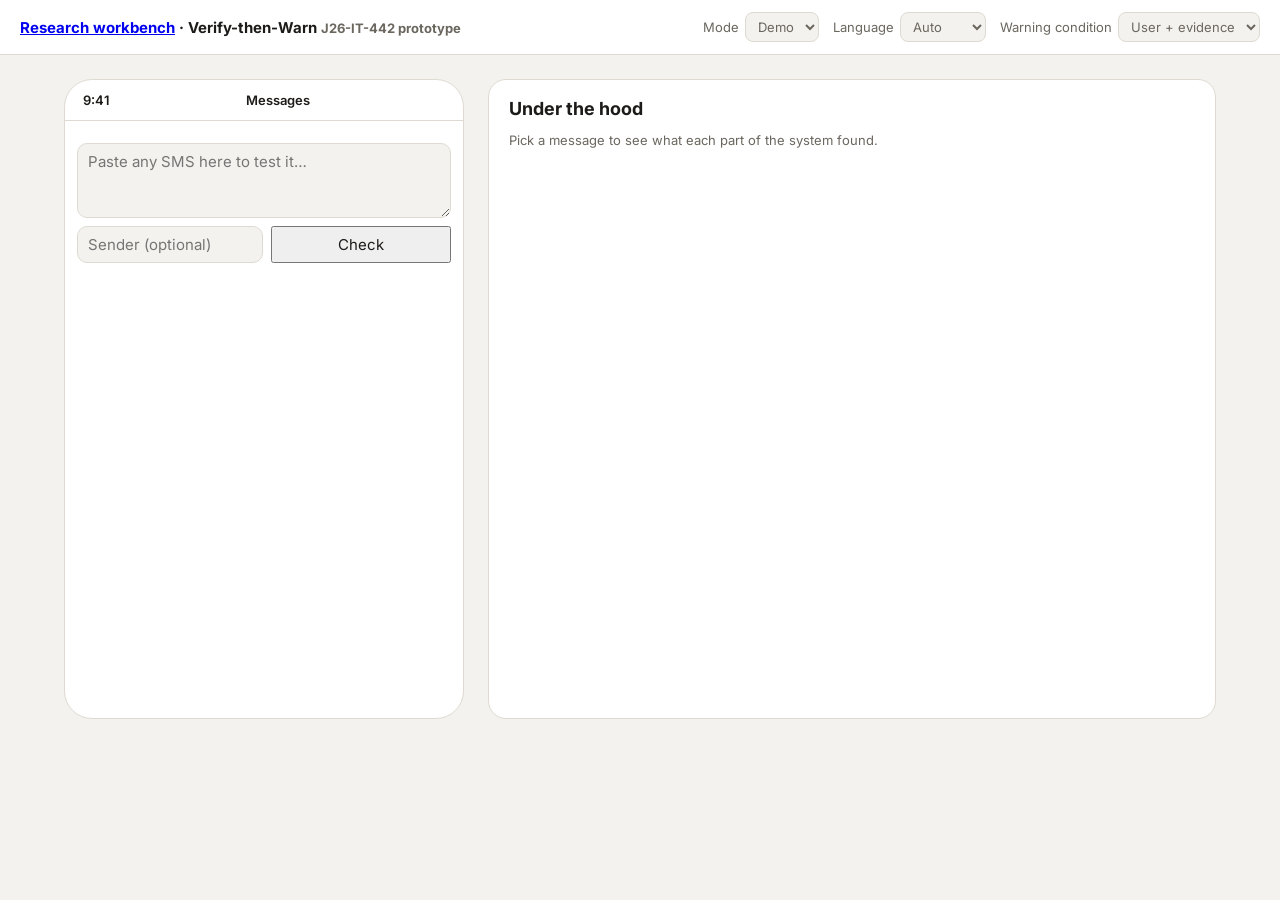
==== warn/static/index.html @ b60c704e "Add three-component research workbench and controlled experiments" ====
<!doctype html>
<html lang="en">
<head>
  <meta charset="utf-8">
  <meta name="viewport" content="width=device-width, initial-scale=1">
  <title>Verify-then-Warn</title>
  <link rel="preconnect" href="https://fonts.googleapis.com">
  <link href="https://fonts.googleapis.com/css2?family=Noto+Sans+Sinhala:wght@400;600&family=Inter:wght@400;600;700&display=swap" rel="stylesheet">
  <link rel="stylesheet" href="style.css">
</head>
<body>
  <header class="topbar">
    <div class="brand"><a href="/app/lab/">Research workbench</a> · Verify-then-Warn <span class="muted">J26-IT-442 prototype</span></div>
    <div class="controls">
      <label>Mode
        <select id="mode">
          <option value="demo">Demo</option>
          <option value="study">Study</option>
        </select>
      </label>
      <label>Language
        <select id="lang">
          <option value="">Auto</option>
          <option value="en">English</option>
          <option value="si">සිංහල</option>
          <option value="singlish">Singlish</option>
        </select>
      </label>
      <label>Warning condition
        <select id="condition">
          <option value="evidence_aware">User + evidence</option>
          <option value="user_only">User only</option>
          <option value="static">Static</option>
        </select>
      </label>
      <label id="consent-wrap" hidden><input type="checkbox" id="consent">I consent to anonymous decision logging in this simulated pilot.</label>
      <label id="pid-wrap" hidden>Participant
        <input id="pid" placeholder="e.g. P07" maxlength="20">
      </label>
    </div>
  </header>

  <main class="layout">
    <section class="phone" aria-label="Simulated phone">
      <div class="phone-bar"><span id="clock">9:41</span><span>Messages</span><span></span></div>

      <div id="inbox" class="screen">
        <ul id="threads" class="threads"></ul>
        <form id="custom" class="custom">
          <textarea id="custom-text" rows="3" placeholder="Paste any SMS here to test it…"></textarea>
          <div class="row">
            <input id="custom-sender" placeholder="Sender (optional)">
            <button type="submit">Check</button>
          </div>
        </form>
      </div>

      <div id="thread" class="screen" hidden>
        <button id="back" class="back">‹ Inbox</button>
        <div class="sender" id="t-sender"></div>
        <div class="bubble" id="t-text"></div>
        <div id="tricks" class="tricks" hidden></div>

        <div id="initial" class="ask" hidden>
          <p>Before the app checks it: what do you think?</p>
          <div class="row">
            <button data-initial="scam" class="btn danger-o">Scam</button>
            <button data-initial="safe" class="btn safe-o">Safe</button>
          </div>
        </div>

        <div id="loading" class="muted center" hidden>Checking…</div>
        <div id="warning" hidden></div>

        <div id="actions" class="actions" hidden>
          <button class="btn" data-act="call_sms_number" id="btn-call">Call the number in the SMS</button>
          <button class="btn" data-act="open_link" id="btn-link">Open the link</button>
          <button class="btn danger" data-act="report">Report as scam</button>
          <button class="btn ghost" data-act="trust">I think this is real</button>
        </div>
        <div id="after" hidden></div>
      </div>
    </section>

    <aside class="hood" id="hood">
      <h2>Under the hood</h2>
      <p class="muted">Pick a message to see what each part of the system found.</p>
      <div id="hood-body"></div>
    </aside>
  </main>

  <div id="modal" class="modal" hidden>
    <div class="modal-card" role="dialog" aria-modal="true">
      <div id="modal-body"></div>
    </div>
  </div>

  <script src="app.js"></script>
</body>
</html>
---- warn/static/style.css ----
:root {
  --bg: #f4f2ee;
  --panel: #ffffff;
  --ink: #1c1b19;
  --muted: #6b675f;
  --line: #dedad2;
  --bubble: #ecebe7;
  --accent: #2f5bd3;
  --crit: #b3261e;
  --crit-bg: #fbe9e7;
  --high: #c2410c;
  --high-bg: #fdeee4;
  --med: #8a6100;
  --med-bg: #fdf4dc;
  --low: #2e7d4f;
  --low-bg: #e6f4ec;
  --font: "Inter", "Noto Sans Sinhala", system-ui, sans-serif;
}
@media (prefers-color-scheme: dark) {
  :root {
    --bg: #161514; --panel: #201f1d; --ink: #f1efe9; --muted: #a39f96; --line: #37342f;
    --bubble: #2c2a27; --accent: #7d9cff;
    --crit: #ff8a80; --crit-bg: #3a1c19; --high: #ffab76; --high-bg: #3a2416;
    --med: #f0c95a; --med-bg: #352c12; --low: #7fd3a1; --low-bg: #16301f;
  }
}
* { box-sizing: border-box; }
body { margin: 0; background: var(--bg); color: var(--ink); font-family: var(--font); font-size: 15px; }
button, input, select, textarea { font: inherit; color: inherit; }
.muted { color: var(--muted); font-size: 13px; }
.center { text-align: center; padding: 16px; }

.topbar { display: flex; flex-wrap: wrap; gap: 12px; justify-content: space-between; align-items: center;
  padding: 12px 20px; border-bottom: 1px solid var(--line); background: var(--panel); }
.brand { font-weight: 700; }
.controls { display: flex; flex-wrap: wrap; gap: 14px; }
.controls label { display: flex; gap: 6px; align-items: center; font-size: 13px; color: var(--muted); }
.controls select, .controls input { padding: 5px 8px; border: 1px solid var(--line); border-radius: 8px; background: var(--bg); }

.layout { display: grid; grid-template-columns: minmax(320px, 400px) 1fr; gap: 24px; padding: 24px; max-width: 1200px; margin: 0 auto; }
@media (max-width: 860px) { .layout { grid-template-columns: 1fr; padding: 16px; } }

.phone { background: var(--panel); border: 1px solid var(--line); border-radius: 28px; overflow: hidden; min-height: 640px; display: flex; flex-direction: column; }
.phone-bar { display: flex; justify-content: space-between; padding: 12px 18px; font-weight: 600; font-size: 13px; border-bottom: 1px solid var(--line); }
.screen { flex: 1; overflow-y: auto; padding: 8px 12px 16px; }

.threads { list-style: none; margin: 0; padding: 0; }
.threads li { padding: 12px 6px; border-bottom: 1px solid var(--line); cursor: pointer; }
.threads li:hover { background: var(--bg); }
.threads .from { font-weight: 600; }
.threads .preview { color: var(--muted); font-size: 13px; white-space: nowrap; overflow: hidden; text-overflow: ellipsis; }
.threads .done { float: right; font-size: 12px; color: var(--muted); }

.custom { margin-top: 14px; display: grid; gap: 8px; }
.custom textarea, .custom input { width: 100%; padding: 8px 10px; border: 1px solid var(--line); border-radius: 10px; background: var(--bg); }
.row { display: flex; gap: 8px; }
.row > * { flex: 1; }

.back { background: none; border: 0; color: var(--accent); padding: 6px 0; cursor: pointer; font-weight: 600; }
.sender { font-weight: 700; margin: 6px 0 10px; }
.bubble { background: var(--bubble); border-radius: 16px 16px 16px 4px; padding: 12px 14px; line-height: 1.5; white-space: pre-wrap; word-break: break-word; }
.bubble mark { background: var(--high-bg); color: inherit; border-bottom: 2px solid var(--high); padding: 0 1px; }
.bubble mark.contact { cursor: pointer; }
.tricks { margin-top: 8px; font-size: 12px; color: var(--high); }

.ask { margin-top: 16px; padding: 12px; border: 1px dashed var(--line); border-radius: 12px; }
.ask p { margin: 0 0 10px; }

.btn { padding: 10px 12px; border-radius: 10px; border: 1px solid var(--line); background: var(--panel); cursor: pointer; font-weight: 600; text-align: center; }
.btn:hover { border-color: var(--ink); }
.btn.danger { background: var(--crit); border-color: var(--crit); color: #fff; }
.btn.danger-o { border-color: var(--crit); color: var(--crit); }
.btn.safe-o { border-color: var(--low); color: var(--low); }
.btn.ghost { background: transparent; }
.btn.primary { background: var(--accent); border-color: var(--accent); color: #fff; }

.warn { margin-top: 14px; border-radius: 14px; padding: 14px; border: 2px solid; }
.warn.Critical { background: var(--crit-bg); border-color: var(--crit); }
.warn.High { background: var(--high-bg); border-color: var(--high); }
.warn.Medium { background: var(--med-bg); border-color: var(--med); }
.warn.Low { background: var(--low-bg); border-color: var(--low); }
.warn h3 { margin: 0 0 8px; font-size: 16px; }
.warn.Critical h3 { color: var(--crit); } .warn.High h3 { color: var(--high); }
.warn.Medium h3 { color: var(--med); } .warn.Low h3 { color: var(--low); }
.warn ul { margin: 0 0 8px; padding-left: 18px; }
.warn li { margin: 4px 0; }
.warn .src { display: block; font-size: 11px; color: var(--muted); }
.warn .advice { font-weight: 600; margin: 6px 0 10px; }
.warn .review { font-size: 11px; color: var(--muted); margin-top: 8px; }

.actions { display: grid; gap: 8px; margin-top: 14px; }
.lesson { margin-top: 14px; padding: 12px; border-radius: 12px; background: var(--bg); border-left: 4px solid var(--accent); }
.feedback { margin-top: 14px; padding: 12px; border-radius: 12px; background: var(--bg); }

.hood { background: var(--panel); border: 1px solid var(--line); border-radius: 18px; padding: 18px 20px; min-width: 0; }
.hood h2 { margin: 0 0 4px; font-size: 18px; }
.hood h4 { margin: 18px 0 6px; font-size: 13px; text-transform: uppercase; letter-spacing: .04em; color: var(--muted); }
.hood .who { font-size: 12px; color: var(--accent); font-weight: 600; }
.kv { display: grid; grid-template-columns: max-content 1fr; gap: 4px 14px; font-size: 14px; }
.kv dt { color: var(--muted); }
.kv dd { margin: 0; word-break: break-word; }
.chips { display: flex; flex-wrap: wrap; gap: 6px; }
.chip { font-size: 12px; padding: 3px 8px; border-radius: 999px; background: var(--bg); border: 1px solid var(--line); }
.check { font-size: 14px; margin: 4px 0; }
.check b.pass { color: var(--low); } .check b.fail { color: var(--crit); } .check b.unknown { color: var(--muted); }
.bar { height: 8px; background: var(--bg); border-radius: 4px; overflow: hidden; margin-top: 3px; }
.bar > span { display: block; height: 100%; background: var(--high); }
.steps { font-size: 14px; }
.steps span { display: inline-block; padding: 2px 8px; border-radius: 6px; background: var(--bg); margin: 2px 0; }

.modal { position: fixed; inset: 0; background: rgba(0,0,0,.45); display: grid; place-items: center; padding: 16px; }
.modal[hidden] { display: none; }
.modal-card { background: var(--panel); border-radius: 16px; padding: 20px; max-width: 380px; width: 100%; }
.modal-card h3 { margin-top: 0; }
.modal-card .opts { display: grid; gap: 8px; margin: 12px 0; }

/* Explicit display rules must not override the hidden attribute. */
[hidden] { display: none !important; }
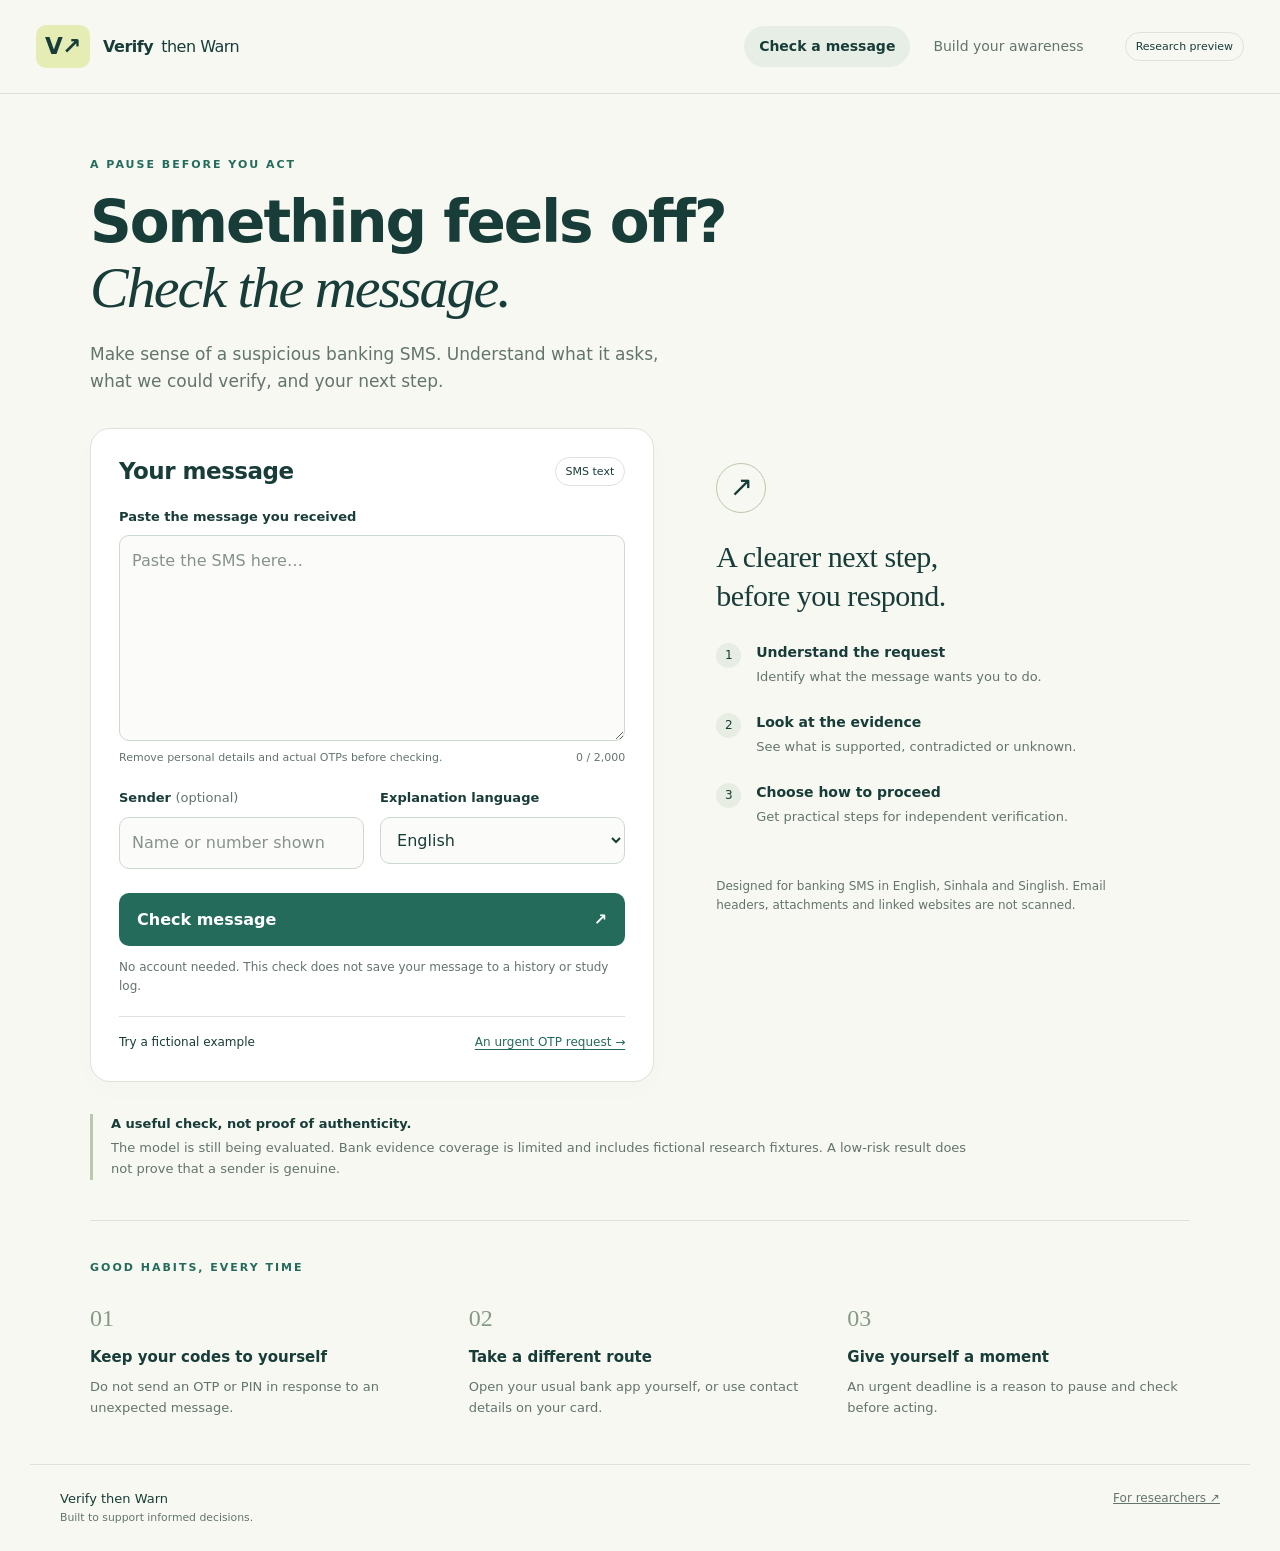
==== commit c100c8bc: "Make public SMS checking the primary product experience" ====
--- a/warn/static/index.html
+++ b/warn/static/index.html
@@ -1,100 +1,11 @@
 <!doctype html>
-<html lang="en">
-<head>
-  <meta charset="utf-8">
-  <meta name="viewport" content="width=device-width, initial-scale=1">
-  <title>Verify-then-Warn</title>
-  <link rel="preconnect" href="https://fonts.googleapis.com">
-  <link href="https://fonts.googleapis.com/css2?family=Noto+Sans+Sinhala:wght@400;600&family=Inter:wght@400;600;700&display=swap" rel="stylesheet">
-  <link rel="stylesheet" href="style.css">
-</head>
-<body>
-  <header class="topbar">
-    <div class="brand"><a href="/app/lab/">Research workbench</a> · Verify-then-Warn <span class="muted">J26-IT-442 prototype</span></div>
-    <div class="controls">
-      <label>Mode
-        <select id="mode">
-          <option value="demo">Demo</option>
-          <option value="study">Study</option>
-        </select>
-      </label>
-      <label>Language
-        <select id="lang">
-          <option value="">Auto</option>
-          <option value="en">English</option>
-          <option value="si">සිංහල</option>
-          <option value="singlish">Singlish</option>
-        </select>
-      </label>
-      <label>Warning condition
-        <select id="condition">
-          <option value="evidence_aware">User + evidence</option>
-          <option value="user_only">User only</option>
-          <option value="static">Static</option>
-        </select>
-      </label>
-      <label id="consent-wrap" hidden><input type="checkbox" id="consent">I consent to anonymous decision logging in this simulated pilot.</label>
-      <label id="pid-wrap" hidden>Participant
-        <input id="pid" placeholder="e.g. P07" maxlength="20">
-      </label>
-    </div>
-  </header>
-
-  <main class="layout">
-    <section class="phone" aria-label="Simulated phone">
-      <div class="phone-bar"><span id="clock">9:41</span><span>Messages</span><span></span></div>
-
-      <div id="inbox" class="screen">
-        <ul id="threads" class="threads"></ul>
-        <form id="custom" class="custom">
-          <textarea id="custom-text" rows="3" placeholder="Paste any SMS here to test it…"></textarea>
-          <div class="row">
-            <input id="custom-sender" placeholder="Sender (optional)">
-            <button type="submit">Check</button>
-          </div>
-        </form>
-      </div>
-
-      <div id="thread" class="screen" hidden>
-        <button id="back" class="back">‹ Inbox</button>
-        <div class="sender" id="t-sender"></div>
-        <div class="bubble" id="t-text"></div>
-        <div id="tricks" class="tricks" hidden></div>
-
-        <div id="initial" class="ask" hidden>
-          <p>Before the app checks it: what do you think?</p>
-          <div class="row">
-            <button data-initial="scam" class="btn danger-o">Scam</button>
-            <button data-initial="safe" class="btn safe-o">Safe</button>
-          </div>
-        </div>
-
-        <div id="loading" class="muted center" hidden>Checking…</div>
-        <div id="warning" hidden></div>
-
-        <div id="actions" class="actions" hidden>
-          <button class="btn" data-act="call_sms_number" id="btn-call">Call the number in the SMS</button>
-          <button class="btn" data-act="open_link" id="btn-link">Open the link</button>
-          <button class="btn danger" data-act="report">Report as scam</button>
-          <button class="btn ghost" data-act="trust">I think this is real</button>
-        </div>
-        <div id="after" hidden></div>
-      </div>
-    </section>
-
-    <aside class="hood" id="hood">
-      <h2>Under the hood</h2>
-      <p class="muted">Pick a message to see what each part of the system found.</p>
-      <div id="hood-body"></div>
-    </aside>
-  </main>
-
-  <div id="modal" class="modal" hidden>
-    <div class="modal-card" role="dialog" aria-modal="true">
-      <div id="modal-body"></div>
-    </div>
-  </div>
-
-  <script src="app.js"></script>
-</body>
-</html>
+<html lang="en"><head><meta charset="utf-8"><meta name="viewport" content="width=device-width,initial-scale=1"><title>Verify-then-Warn — Check a suspicious SMS</title><link rel="stylesheet" href="product.css"></head>
+<body><header><a class="brand" href="/app/" aria-label="Verify then Warn home"><span class="logo">V↗</span> Verify<span class="brand-light">then Warn</span></a><nav aria-label="Main navigation"><button class="nav active" id="check-tab" aria-pressed="true">Check a message</button><button class="nav" id="learn-tab" aria-pressed="false">Build your awareness</button></nav><span class="beta">Research preview</span></header>
+<main><section id="checker"><div class="intro"><span class="eyebrow">A PAUSE BEFORE YOU ACT</span><h1>Something feels off?<br><em>Check the message.</em></h1><p>Make sense of a suspicious banking SMS. Understand what it asks, what we could verify, and your next step.</p></div>
+<div class="workspace"><form id="check-form" class="panel"><div class="panel-heading"><h2>Your message</h2><span class="tag">SMS text</span></div><label for="message">Paste the message you received</label><textarea id="message" maxlength="2000" rows="7" required placeholder="Paste the SMS here…" aria-describedby="privacy count"></textarea><div class="input-meta"><span id="privacy">Remove personal details and actual OTPs before checking.</span><span id="count">0 / 2,000</span></div><div class="fields"><div><label for="sender">Sender <span class="optional">(optional)</span></label><input id="sender" maxlength="40" placeholder="Name or number shown"></div><div><label for="language">Explanation language</label><select id="language"><option value="en">English</option><option value="si">සිංහල</option><option value="singlish">Singlish</option></select></div></div><button class="primary" id="submit" type="submit">Check message <span>↗</span></button><p class="small">No account needed. This check does not save your message to a history or study log.</p><div id="error" role="alert" hidden></div><div class="example-row"><span>Try a fictional example</span><button type="button" id="example">An urgent OTP request →</button></div></form>
+<aside id="empty" class="guide"><span class="line-icon">↗</span><h2>A clearer next step,<br>before you respond.</h2><ol><li><b>Understand the request</b><span>Identify what the message wants you to do.</span></li><li><b>Look at the evidence</b><span>See what is supported, contradicted or unknown.</span></li><li><b>Choose how to proceed</b><span>Get practical steps for independent verification.</span></li></ol><p class="small">Designed for banking SMS in English, Sinhala and Singlish. Email headers, attachments and linked websites are not scanned.</p></aside>
+<section id="result" class="panel result" aria-live="polite" aria-label="Message assessment" hidden></section></div>
+<div class="scope"><b>A useful check, not proof of authenticity.</b><p>The model is still being evaluated. Bank evidence coverage is limited and includes fictional research fixtures. A low-risk result does not prove that a sender is genuine.</p></div></section>
+<section id="learn" hidden><div class="intro"><span class="eyebrow">BUILD YOUR AWARENESS</span><h1>Practice the pause.<br><em>Spot the next warning sign.</em></h1><p>Four short, fictional scenarios. Make your own decision and learn why it matters. No sign-up, tracking or saved score.</p></div><div class="panel practice" id="practice"></div><p class="small practice-note">This is a learning exercise, not a validated assessment of your ability or a research participant session.</p></section>
+<section class="how"><span class="eyebrow">GOOD HABITS, EVERY TIME</span><div class="habits"><article><span>01</span><h3>Keep your codes to yourself</h3><p>Do not send an OTP or PIN in response to an unexpected message.</p></article><article><span>02</span><h3>Take a different route</h3><p>Open your usual bank app yourself, or use contact details on your card.</p></article><article><span>03</span><h3>Give yourself a moment</h3><p>An urgent deadline is a reason to pause and check before acting.</p></article></div></section></main>
+<footer><span>Verify then Warn <small>Built to support informed decisions.</small></span><a href="/app/lab/">For researchers ↗</a></footer><script src="product.js"></script></body></html>
--- a/warn/static/product.css
+++ b/warn/static/product.css
@@ -0,0 +1 @@
+:root{--ink:#183c38;--muted:#63746d;--green:#246b5c;--line:#dce3da;--paper:#f7f8f2;--lime:#e5edb5}*{box-sizing:border-box}[hidden]{display:none!important}body{margin:0;background:var(--paper);color:var(--ink);font:16px/1.6 system-ui,sans-serif}button,input,textarea,select{font:inherit}button,a,input,textarea,select{-webkit-tap-highlight-color:transparent}button{cursor:pointer}button:disabled{cursor:wait;opacity:.65}a{color:inherit}header{max-width:1280px;margin:auto;padding:25px 36px;display:flex;align-items:center;gap:26px;border-bottom:1px solid var(--line)}.brand{display:flex;gap:8px;align-items:center;font-weight:750;text-decoration:none;letter-spacing:-.5px}.brand-light{font-weight:400}.logo{background:var(--lime);padding:3px 9px;border-radius:10px;font-size:23px;margin-right:5px}nav{display:flex;gap:8px;margin-left:auto}.nav{border:0;background:transparent;color:var(--muted);padding:9px 15px;border-radius:30px;font-size:14px}.nav.active{background:#e7eee5;color:var(--ink);font-weight:650}.beta,.tag{font-size:11px;border:1px solid var(--line);border-radius:30px;padding:5px 10px;white-space:nowrap}main{max-width:1160px;margin:auto;padding:0 30px}.intro{padding:56px 0 32px;max-width:700px}.eyebrow{font-size:11px;font-weight:750;letter-spacing:2px;color:var(--green)}h1{font-size:clamp(36px,4.6vw,58px);line-height:1.12;letter-spacing:-2px;font-weight:550;margin:15px 0 20px}h1 em{font-family:Georgia,serif;font-weight:400}p{color:var(--muted)}.intro p{max-width:590px;font-size:17px;margin-bottom:0}.workspace{display:grid;grid-template-columns:1.12fr 1fr;gap:32px;align-items:start}.panel{background:#fff;border:1px solid var(--line);border-radius:20px;padding:28px;box-shadow:0 8px 30px #183c3804}.panel-heading{display:flex;align-items:center;justify-content:space-between;margin-bottom:20px}h2{font-size:23px;line-height:1.3;margin:0 0 15px;letter-spacing:-.5px}.panel-heading h2{margin:0}label{display:block;font-size:13px;font-weight:650;margin:0 0 8px}textarea,input,select{display:block;width:100%;background:#fbfcf9;border:1px solid #cdd8ce;border-radius:10px;padding:12px;color:var(--ink)}textarea{resize:vertical;min-height:160px;line-height:1.6}textarea::placeholder,input::placeholder{color:#86928b}.input-meta{display:flex;justify-content:space-between;gap:14px;font-size:11px;color:var(--muted);margin:8px 0 22px}#count{white-space:nowrap}.fields{display:grid;grid-template-columns:1fr 1fr;gap:16px;margin-bottom:24px}.optional{font-weight:400;color:var(--muted)}.primary{display:flex;justify-content:space-between;align-items:center;width:100%;padding:14px 18px;border:0;border-radius:10px;background:var(--green);color:white;font-weight:650}.primary:hover{background:#185345}.small{font-size:12px;line-height:1.6}.example-row{border-top:1px solid var(--line);margin-top:20px;padding-top:16px;font-size:12px;display:flex;justify-content:space-between;gap:10px;flex-wrap:wrap}.example-row button,.text-button{border:0;padding:0;background:none;color:var(--green);font-size:12px;text-decoration:underline;text-underline-offset:3px}.guide{padding:35px 30px}.line-icon{display:inline-grid;place-items:center;width:50px;height:50px;border:1px solid #b8c9ad;border-radius:50%;font-size:28px;margin-bottom:24px}.guide h2{font-family:Georgia,serif;font-size:30px;font-weight:400}.guide ol{list-style:none;counter-reset:steps;padding:0;margin:26px 0}.guide li{position:relative;padding:0 0 22px 40px;counter-increment:steps}.guide li:before{content:counter(steps);position:absolute;left:0;top:2px;width:25px;height:25px;background:#e7ede2;border-radius:50%;text-align:center;font-size:12px;line-height:25px}.guide li b{display:block;font-size:14px}.guide li span{font-size:13px;color:var(--muted)}.scope{border-left:3px solid #b8c9ad;margin:32px 0;padding:0 18px;font-size:13px;max-width:900px}.scope p{margin:4px 0}.how{border-top:1px solid var(--line);padding:32px 0 45px;margin-top:40px}.habits{display:grid;grid-template-columns:repeat(3,1fr);gap:36px;margin-top:20px}.habits article>span{font-family:Georgia,serif;color:#859a84;font-size:24px}.habits h3{font-size:15px;margin:8px 0}.habits p{font-size:13px;margin:0}footer{max-width:1220px;padding:24px 30px;margin:auto;border-top:1px solid var(--line);display:flex;justify-content:space-between;font-size:13px}footer small{display:block;color:var(--muted)}footer a{color:var(--muted);font-size:12px}.result h2{font-size:27px;margin-top:12px}.status{font-size:11px;text-transform:uppercase;letter-spacing:1px;font-weight:700}.verdict{border-radius:12px;background:#fff2e5;padding:20px;margin-bottom:22px}.verdict.low{background:#eef2e9}.verdict.uncertain{background:#fff6dc}.verdict p{margin-bottom:0;color:#4e5c54;font-size:14px}.result h3{font-size:14px;margin:20px 0 8px}.result ul,.result ol{padding-left:20px;font-size:14px}.result li{margin:8px 0}.fact{padding:12px 0;border-bottom:1px solid var(--line);font-size:13px;overflow-wrap:anywhere}.fact small{display:block;color:var(--muted)}.fact b{font-size:11px;text-transform:uppercase;display:block;color:var(--green)}.fact.fail b{color:#9d442c}.fact.unknown b{color:#806516}.result details{margin:18px 0;font-size:13px}.result summary{cursor:pointer;font-weight:650}.result blockquote{border-left:3px solid var(--line);margin:12px 0;padding-left:12px;white-space:pre-wrap;overflow-wrap:anywhere}.result .notice,#error{background:#fff5df;border-radius:8px;padding:12px;font-size:12px}#error{margin-top:14px;color:#7e3f28}.practice{max-width:720px;margin-bottom:20px}.practice blockquote{font-size:22px;font-family:Georgia,serif;margin:25px 0}.options{display:grid;gap:10px}.options button,.secondary{padding:14px;border:1px solid var(--line);background:#f7f9f3;border-radius:10px;color:var(--ink);text-align:left}.options button:hover{border-color:var(--green)}.practice-note{max-width:650px}.feedback{background:#eef3e8;padding:18px;margin:20px 0;border-radius:12px}.feedback h3{margin:0}.feedback p{margin-bottom:0}:focus-visible{outline:3px solid #8ca643;outline-offset:3px}@media(max-width:800px){header{padding:18px 20px;flex-wrap:wrap;gap:12px}.beta{margin-left:auto}nav{order:3;width:100%;margin:0}.nav{flex:1}.workspace{grid-template-columns:1fr}.guide{padding:15px}.intro{padding-top:35px}.habits{grid-template-columns:1fr;gap:25px}main{padding:0 20px}.panel{padding:22px}.fields{grid-template-columns:1fr}.brand{font-size:14px}.intro p{font-size:15px}footer{gap:20px}.workspace{gap:20px}h1{letter-spacing:-1.3px}}
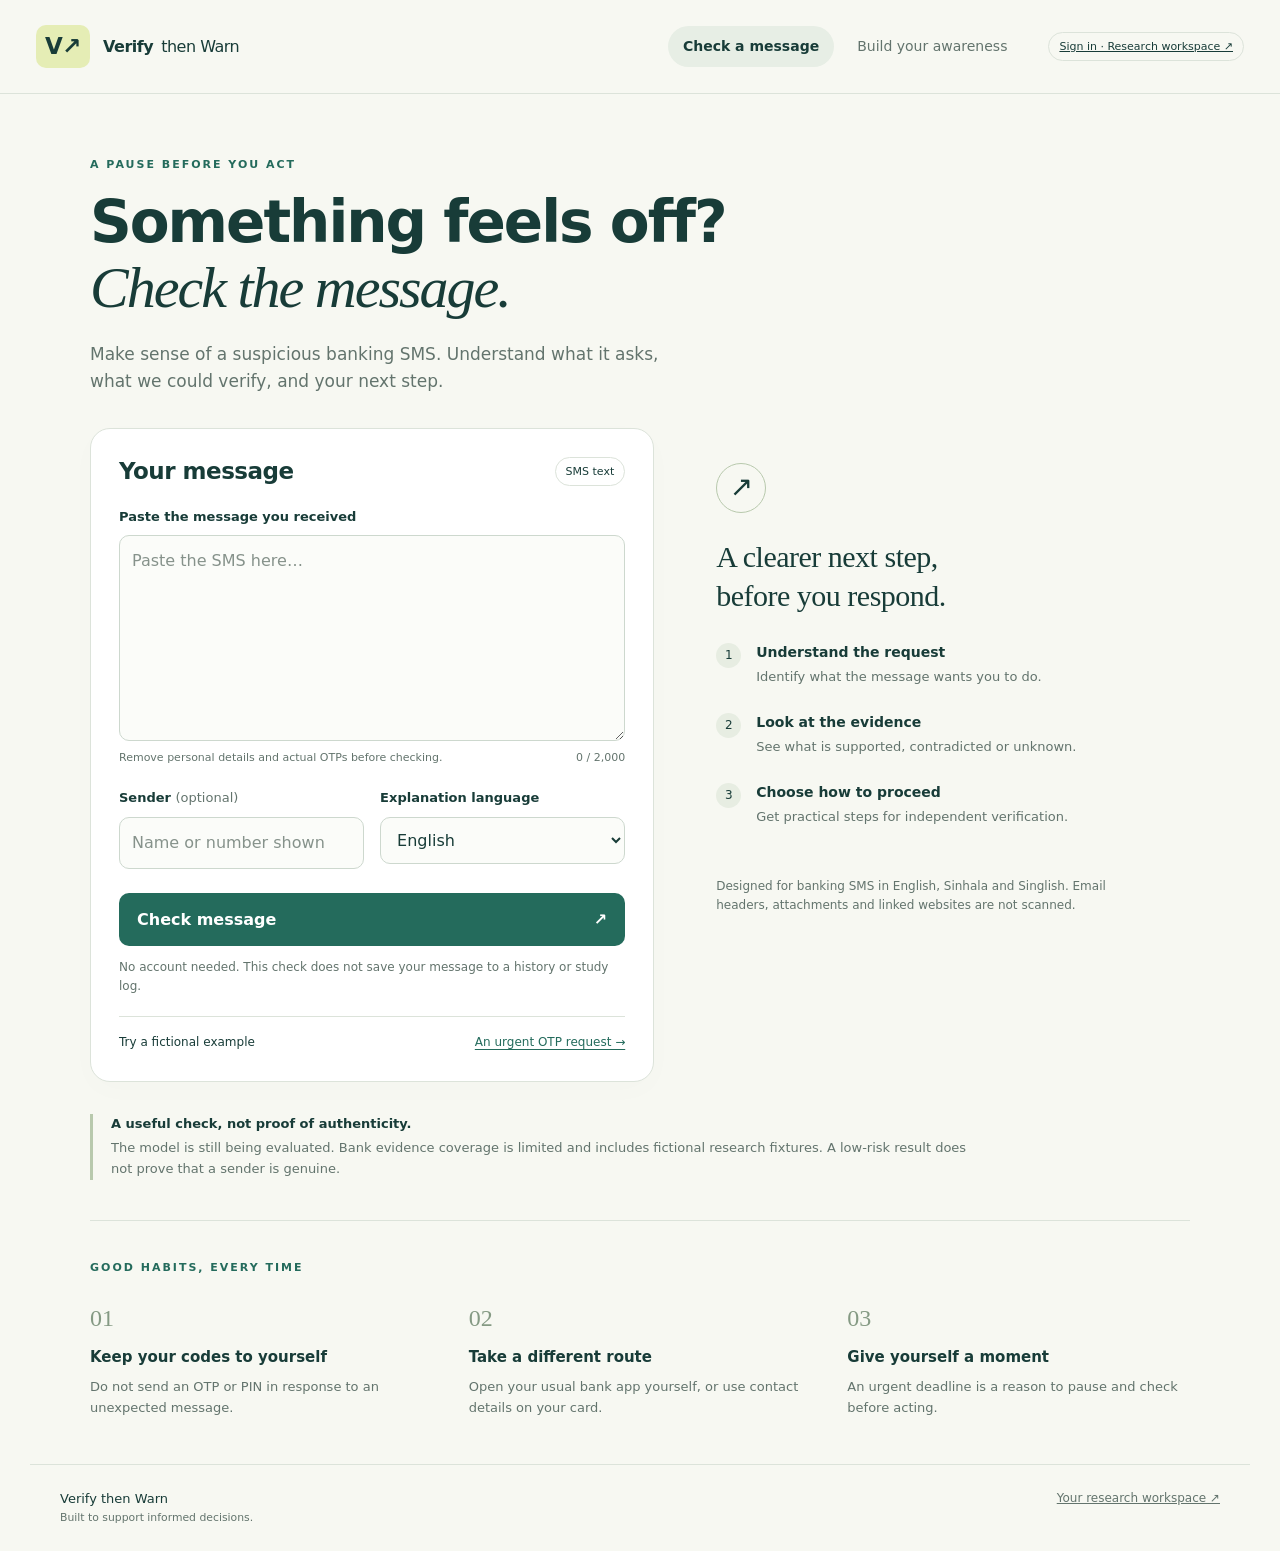
==== commit 898ae25f: "Add individual research accounts and misconception-based learning lab" ====
--- a/warn/static/index.html
+++ b/warn/static/index.html
@@ -1,11 +1,12 @@
 <!doctype html>
-<html lang="en"><head><meta charset="utf-8"><meta name="viewport" content="width=device-width,initial-scale=1"><title>Verify-then-Warn — Check a suspicious SMS</title><link rel="stylesheet" href="product.css"></head>
-<body><header><a class="brand" href="/app/" aria-label="Verify then Warn home"><span class="logo">V↗</span> Verify<span class="brand-light">then Warn</span></a><nav aria-label="Main navigation"><button class="nav active" id="check-tab" aria-pressed="true">Check a message</button><button class="nav" id="learn-tab" aria-pressed="false">Build your awareness</button></nav><span class="beta">Research preview</span></header>
+<html lang="en"><head><meta charset="utf-8"><meta name="viewport" content="width=device-width,initial-scale=1"><title>Verify-then-Warn — Check a suspicious SMS</title><link rel="stylesheet" href="product.css?v=components-1"></head>
+<body><header><a class="brand" href="/app/" aria-label="Verify then Warn home"><span class="logo">V↗</span> Verify<span class="brand-light">then Warn</span></a><nav aria-label="Main navigation"><button class="nav active" id="check-tab" aria-pressed="true">Check a message</button><button class="nav" id="learn-tab" aria-pressed="false">Build your awareness</button></nav><a class="beta" href="/app/workspace/">Sign in · Research workspace ↗</a></header>
 <main><section id="checker"><div class="intro"><span class="eyebrow">A PAUSE BEFORE YOU ACT</span><h1>Something feels off?<br><em>Check the message.</em></h1><p>Make sense of a suspicious banking SMS. Understand what it asks, what we could verify, and your next step.</p></div>
 <div class="workspace"><form id="check-form" class="panel"><div class="panel-heading"><h2>Your message</h2><span class="tag">SMS text</span></div><label for="message">Paste the message you received</label><textarea id="message" maxlength="2000" rows="7" required placeholder="Paste the SMS here…" aria-describedby="privacy count"></textarea><div class="input-meta"><span id="privacy">Remove personal details and actual OTPs before checking.</span><span id="count">0 / 2,000</span></div><div class="fields"><div><label for="sender">Sender <span class="optional">(optional)</span></label><input id="sender" maxlength="40" placeholder="Name or number shown"></div><div><label for="language">Explanation language</label><select id="language"><option value="en">English</option><option value="si">සිංහල</option><option value="singlish">Singlish</option></select></div></div><button class="primary" id="submit" type="submit">Check message <span>↗</span></button><p class="small">No account needed. This check does not save your message to a history or study log.</p><div id="error" role="alert" hidden></div><div class="example-row"><span>Try a fictional example</span><button type="button" id="example">An urgent OTP request →</button></div></form>
 <aside id="empty" class="guide"><span class="line-icon">↗</span><h2>A clearer next step,<br>before you respond.</h2><ol><li><b>Understand the request</b><span>Identify what the message wants you to do.</span></li><li><b>Look at the evidence</b><span>See what is supported, contradicted or unknown.</span></li><li><b>Choose how to proceed</b><span>Get practical steps for independent verification.</span></li></ol><p class="small">Designed for banking SMS in English, Sinhala and Singlish. Email headers, attachments and linked websites are not scanned.</p></aside>
 <section id="result" class="panel result" aria-live="polite" aria-label="Message assessment" hidden></section></div>
+<section id="pipeline-report" class="pipeline-report" aria-live="polite" aria-label="Individual research components" hidden></section>
 <div class="scope"><b>A useful check, not proof of authenticity.</b><p>The model is still being evaluated. Bank evidence coverage is limited and includes fictional research fixtures. A low-risk result does not prove that a sender is genuine.</p></div></section>
 <section id="learn" hidden><div class="intro"><span class="eyebrow">BUILD YOUR AWARENESS</span><h1>Practice the pause.<br><em>Spot the next warning sign.</em></h1><p>Four short, fictional scenarios. Make your own decision and learn why it matters. No sign-up, tracking or saved score.</p></div><div class="panel practice" id="practice"></div><p class="small practice-note">This is a learning exercise, not a validated assessment of your ability or a research participant session.</p></section>
 <section class="how"><span class="eyebrow">GOOD HABITS, EVERY TIME</span><div class="habits"><article><span>01</span><h3>Keep your codes to yourself</h3><p>Do not send an OTP or PIN in response to an unexpected message.</p></article><article><span>02</span><h3>Take a different route</h3><p>Open your usual bank app yourself, or use contact details on your card.</p></article><article><span>03</span><h3>Give yourself a moment</h3><p>An urgent deadline is a reason to pause and check before acting.</p></article></div></section></main>
-<footer><span>Verify then Warn <small>Built to support informed decisions.</small></span><a href="/app/lab/">For researchers ↗</a></footer><script src="product.js"></script></body></html>
+<footer><span>Verify then Warn <small>Built to support informed decisions.</small></span><a href="/app/workspace/">Your research workspace ↗</a></footer><script src="product.js?v=components-1"></script></body></html>
--- a/warn/static/product.css
+++ b/warn/static/product.css
@@ -1 +1,3 @@
 :root{--ink:#183c38;--muted:#63746d;--green:#246b5c;--line:#dce3da;--paper:#f7f8f2;--lime:#e5edb5}*{box-sizing:border-box}[hidden]{display:none!important}body{margin:0;background:var(--paper);color:var(--ink);font:16px/1.6 system-ui,sans-serif}button,input,textarea,select{font:inherit}button,a,input,textarea,select{-webkit-tap-highlight-color:transparent}button{cursor:pointer}button:disabled{cursor:wait;opacity:.65}a{color:inherit}header{max-width:1280px;margin:auto;padding:25px 36px;display:flex;align-items:center;gap:26px;border-bottom:1px solid var(--line)}.brand{display:flex;gap:8px;align-items:center;font-weight:750;text-decoration:none;letter-spacing:-.5px}.brand-light{font-weight:400}.logo{background:var(--lime);padding:3px 9px;border-radius:10px;font-size:23px;margin-right:5px}nav{display:flex;gap:8px;margin-left:auto}.nav{border:0;background:transparent;color:var(--muted);padding:9px 15px;border-radius:30px;font-size:14px}.nav.active{background:#e7eee5;color:var(--ink);font-weight:650}.beta,.tag{font-size:11px;border:1px solid var(--line);border-radius:30px;padding:5px 10px;white-space:nowrap}main{max-width:1160px;margin:auto;padding:0 30px}.intro{padding:56px 0 32px;max-width:700px}.eyebrow{font-size:11px;font-weight:750;letter-spacing:2px;color:var(--green)}h1{font-size:clamp(36px,4.6vw,58px);line-height:1.12;letter-spacing:-2px;font-weight:550;margin:15px 0 20px}h1 em{font-family:Georgia,serif;font-weight:400}p{color:var(--muted)}.intro p{max-width:590px;font-size:17px;margin-bottom:0}.workspace{display:grid;grid-template-columns:1.12fr 1fr;gap:32px;align-items:start}.panel{background:#fff;border:1px solid var(--line);border-radius:20px;padding:28px;box-shadow:0 8px 30px #183c3804}.panel-heading{display:flex;align-items:center;justify-content:space-between;margin-bottom:20px}h2{font-size:23px;line-height:1.3;margin:0 0 15px;letter-spacing:-.5px}.panel-heading h2{margin:0}label{display:block;font-size:13px;font-weight:650;margin:0 0 8px}textarea,input,select{display:block;width:100%;background:#fbfcf9;border:1px solid #cdd8ce;border-radius:10px;padding:12px;color:var(--ink)}textarea{resize:vertical;min-height:160px;line-height:1.6}textarea::placeholder,input::placeholder{color:#86928b}.input-meta{display:flex;justify-content:space-between;gap:14px;font-size:11px;color:var(--muted);margin:8px 0 22px}#count{white-space:nowrap}.fields{display:grid;grid-template-columns:1fr 1fr;gap:16px;margin-bottom:24px}.optional{font-weight:400;color:var(--muted)}.primary{display:flex;justify-content:space-between;align-items:center;width:100%;padding:14px 18px;border:0;border-radius:10px;background:var(--green);color:white;font-weight:650}.primary:hover{background:#185345}.small{font-size:12px;line-height:1.6}.example-row{border-top:1px solid var(--line);margin-top:20px;padding-top:16px;font-size:12px;display:flex;justify-content:space-between;gap:10px;flex-wrap:wrap}.example-row button,.text-button{border:0;padding:0;background:none;color:var(--green);font-size:12px;text-decoration:underline;text-underline-offset:3px}.guide{padding:35px 30px}.line-icon{display:inline-grid;place-items:center;width:50px;height:50px;border:1px solid #b8c9ad;border-radius:50%;font-size:28px;margin-bottom:24px}.guide h2{font-family:Georgia,serif;font-size:30px;font-weight:400}.guide ol{list-style:none;counter-reset:steps;padding:0;margin:26px 0}.guide li{position:relative;padding:0 0 22px 40px;counter-increment:steps}.guide li:before{content:counter(steps);position:absolute;left:0;top:2px;width:25px;height:25px;background:#e7ede2;border-radius:50%;text-align:center;font-size:12px;line-height:25px}.guide li b{display:block;font-size:14px}.guide li span{font-size:13px;color:var(--muted)}.scope{border-left:3px solid #b8c9ad;margin:32px 0;padding:0 18px;font-size:13px;max-width:900px}.scope p{margin:4px 0}.how{border-top:1px solid var(--line);padding:32px 0 45px;margin-top:40px}.habits{display:grid;grid-template-columns:repeat(3,1fr);gap:36px;margin-top:20px}.habits article>span{font-family:Georgia,serif;color:#859a84;font-size:24px}.habits h3{font-size:15px;margin:8px 0}.habits p{font-size:13px;margin:0}footer{max-width:1220px;padding:24px 30px;margin:auto;border-top:1px solid var(--line);display:flex;justify-content:space-between;font-size:13px}footer small{display:block;color:var(--muted)}footer a{color:var(--muted);font-size:12px}.result h2{font-size:27px;margin-top:12px}.status{font-size:11px;text-transform:uppercase;letter-spacing:1px;font-weight:700}.verdict{border-radius:12px;background:#fff2e5;padding:20px;margin-bottom:22px}.verdict.low{background:#eef2e9}.verdict.uncertain{background:#fff6dc}.verdict p{margin-bottom:0;color:#4e5c54;font-size:14px}.result h3{font-size:14px;margin:20px 0 8px}.result ul,.result ol{padding-left:20px;font-size:14px}.result li{margin:8px 0}.fact{padding:12px 0;border-bottom:1px solid var(--line);font-size:13px;overflow-wrap:anywhere}.fact small{display:block;color:var(--muted)}.fact b{font-size:11px;text-transform:uppercase;display:block;color:var(--green)}.fact.fail b{color:#9d442c}.fact.unknown b{color:#806516}.result details{margin:18px 0;font-size:13px}.result summary{cursor:pointer;font-weight:650}.result blockquote{border-left:3px solid var(--line);margin:12px 0;padding-left:12px;white-space:pre-wrap;overflow-wrap:anywhere}.result .notice,#error{background:#fff5df;border-radius:8px;padding:12px;font-size:12px}#error{margin-top:14px;color:#7e3f28}.practice{max-width:720px;margin-bottom:20px}.practice blockquote{font-size:22px;font-family:Georgia,serif;margin:25px 0}.options{display:grid;gap:10px}.options button,.secondary{padding:14px;border:1px solid var(--line);background:#f7f9f3;border-radius:10px;color:var(--ink);text-align:left}.options button:hover{border-color:var(--green)}.practice-note{max-width:650px}.feedback{background:#eef3e8;padding:18px;margin:20px 0;border-radius:12px}.feedback h3{margin:0}.feedback p{margin-bottom:0}:focus-visible{outline:3px solid #8ca643;outline-offset:3px}@media(max-width:800px){header{padding:18px 20px;flex-wrap:wrap;gap:12px}.beta{margin-left:auto}nav{order:3;width:100%;margin:0}.nav{flex:1}.workspace{grid-template-columns:1fr}.guide{padding:15px}.intro{padding-top:35px}.habits{grid-template-columns:1fr;gap:25px}main{padding:0 20px}.panel{padding:22px}.fields{grid-template-columns:1fr}.brand{font-size:14px}.intro p{font-size:15px}footer{gap:20px}.workspace{gap:20px}h1{letter-spacing:-1.3px}}
+.pipeline-report{margin-top:40px}.research-heading{display:flex;justify-content:space-between;align-items:center;gap:20px}.research-heading h2{font-size:32px;margin:10px 0}.research-heading p{margin-top:0}.pipeline-nav{display:flex;margin:20px 0;gap:12px;flex-wrap:wrap}.pipeline-nav a{flex:1;padding:16px;background:#e7eee5;border:1px solid var(--line);border-radius:12px;text-decoration:none;font-size:13px;font-weight:650;min-width:200px}.research-component{background:white;border:1px solid var(--line);border-radius:20px;padding:30px;margin:24px 0;scroll-margin-top:20px}.component-title{display:flex;align-items:center;gap:18px;border-bottom:1px solid var(--line);padding-bottom:22px;margin-bottom:22px}.component-title h2{margin:6px 0 0;font-size:25px}.component-title>.tag{margin-left:auto}.component-number{font:32px Georgia,serif;color:var(--green);padding:10px;background:#eef3df;border-radius:12px}.research-columns{display:grid;grid-template-columns:1fr 1fr;gap:32px}.research-component h3{font-size:18px;margin:24px 0 12px}.research-component h4{font-size:14px;margin-bottom:10px}.research-component p,.research-component li{font-size:14px}.research-kv{display:grid;grid-template-columns:minmax(130px,.9fr) minmax(0,1.1fr);gap:8px 18px;font-size:13px}.research-kv dt{color:var(--muted)}.research-kv dd{margin:0;overflow-wrap:anywhere;font-weight:550}.research-chip{display:inline-block;border:1px solid var(--line);border-radius:7px;background:#f7f9f2;padding:4px 9px;margin:3px 2px;font-size:12px}.research-table{overflow-x:auto;margin:14px 0}.research-table table{width:100%;border-collapse:collapse;font-size:13px;text-align:left}.research-table th{background:#f1f5eb;font-size:11px;text-transform:uppercase;letter-spacing:.4px}.research-table td,.research-table th{padding:12px;border-bottom:1px solid var(--line);vertical-align:top;overflow-wrap:anywhere}.formula,.message-trace{background:#f4f7ef;padding:16px;border-left:3px solid #a4b787;margin:16px 0;white-space:pre-wrap;overflow-wrap:anywhere}.research-fact{padding:18px;border:1px solid var(--line);border-radius:12px;margin:12px 0}.research-fact strong{font-size:13px}.research-fact p{margin:6px 0}.risk-path{display:grid;grid-template-columns:repeat(6,1fr);gap:8px}.risk-path div{background:#edf2e7;border-radius:10px;padding:14px 10px}.risk-path small{display:block;font-size:11px;color:var(--muted)}.risk-path b{font-size:18px}.generated-warning{background:#fff3df;border-left:4px solid #b88b3b;padding:22px;border-radius:10px}.research-component .notice{background:#f8f2e3;padding:15px;border-radius:10px}.research-heading .secondary{white-space:nowrap}@media(max-width:800px){.research-columns{grid-template-columns:1fr}.research-heading{align-items:start;flex-direction:column}.component-title{flex-wrap:wrap}.component-title>.tag{margin-left:0}.research-component{padding:20px}.risk-path{grid-template-columns:repeat(2,1fr)}.research-kv{grid-template-columns:1fr 1fr}.component-title h2{font-size:23px}}
+.research-summary{display:grid;grid-template-columns:repeat(3,minmax(0,1fr));gap:10px;margin:18px 0}.research-summary div{padding:10px;background:#f1f5ec;border-radius:9px;overflow-wrap:anywhere}.research-summary small{font-size:10px;display:block;color:var(--muted)}.research-summary b{font-size:16px}.result-links{display:flex;flex-wrap:wrap;margin:10px 0 20px;gap:8px}.result-links a{font-size:11px;border-bottom:1px solid #9bae93;text-decoration:none;color:var(--green)}
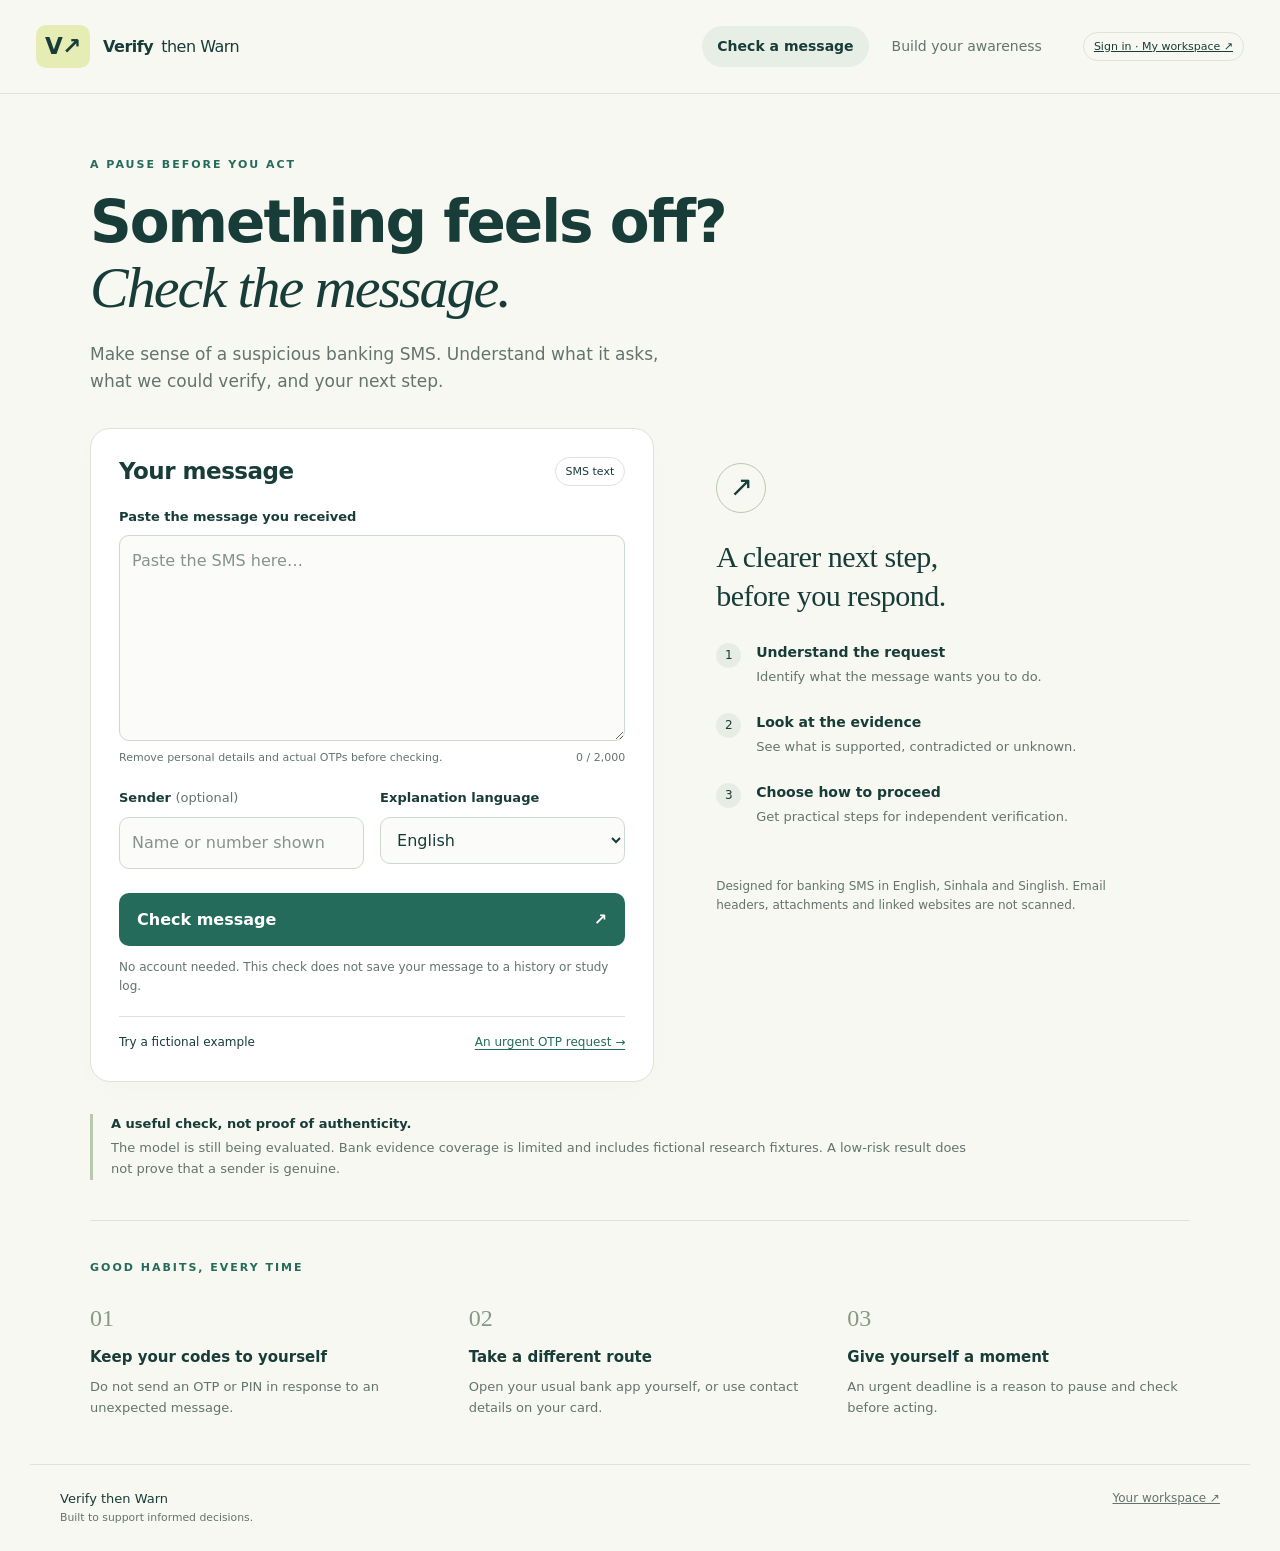
==== commit 102004dc: "Separate public guidance from member-specific research diagnostics" ====
--- a/warn/static/index.html
+++ b/warn/static/index.html
@@ -1,12 +1,12 @@
 <!doctype html>
-<html lang="en"><head><meta charset="utf-8"><meta name="viewport" content="width=device-width,initial-scale=1"><title>Verify-then-Warn — Check a suspicious SMS</title><link rel="stylesheet" href="product.css?v=components-1"></head>
-<body><header><a class="brand" href="/app/" aria-label="Verify then Warn home"><span class="logo">V↗</span> Verify<span class="brand-light">then Warn</span></a><nav aria-label="Main navigation"><button class="nav active" id="check-tab" aria-pressed="true">Check a message</button><button class="nav" id="learn-tab" aria-pressed="false">Build your awareness</button></nav><a class="beta" href="/app/workspace/">Sign in · Research workspace ↗</a></header>
+<html lang="en"><head><meta charset="utf-8"><meta name="viewport" content="width=device-width,initial-scale=1"><title>Verify-then-Warn — Check a suspicious SMS</title><link rel="stylesheet" href="product.css?v=public-2"></head>
+<body><header><a class="brand" href="/app/" aria-label="Verify then Warn home"><span class="logo">V↗</span> Verify<span class="brand-light">then Warn</span></a><nav aria-label="Main navigation"><button class="nav active" id="check-tab" aria-pressed="true">Check a message</button><button class="nav" id="learn-tab" aria-pressed="false">Build your awareness</button></nav><a class="beta" href="/app/workspace/">Sign in · My workspace ↗</a></header>
 <main><section id="checker"><div class="intro"><span class="eyebrow">A PAUSE BEFORE YOU ACT</span><h1>Something feels off?<br><em>Check the message.</em></h1><p>Make sense of a suspicious banking SMS. Understand what it asks, what we could verify, and your next step.</p></div>
 <div class="workspace"><form id="check-form" class="panel"><div class="panel-heading"><h2>Your message</h2><span class="tag">SMS text</span></div><label for="message">Paste the message you received</label><textarea id="message" maxlength="2000" rows="7" required placeholder="Paste the SMS here…" aria-describedby="privacy count"></textarea><div class="input-meta"><span id="privacy">Remove personal details and actual OTPs before checking.</span><span id="count">0 / 2,000</span></div><div class="fields"><div><label for="sender">Sender <span class="optional">(optional)</span></label><input id="sender" maxlength="40" placeholder="Name or number shown"></div><div><label for="language">Explanation language</label><select id="language"><option value="en">English</option><option value="si">සිංහල</option><option value="singlish">Singlish</option></select></div></div><button class="primary" id="submit" type="submit">Check message <span>↗</span></button><p class="small">No account needed. This check does not save your message to a history or study log.</p><div id="error" role="alert" hidden></div><div class="example-row"><span>Try a fictional example</span><button type="button" id="example">An urgent OTP request →</button></div></form>
 <aside id="empty" class="guide"><span class="line-icon">↗</span><h2>A clearer next step,<br>before you respond.</h2><ol><li><b>Understand the request</b><span>Identify what the message wants you to do.</span></li><li><b>Look at the evidence</b><span>See what is supported, contradicted or unknown.</span></li><li><b>Choose how to proceed</b><span>Get practical steps for independent verification.</span></li></ol><p class="small">Designed for banking SMS in English, Sinhala and Singlish. Email headers, attachments and linked websites are not scanned.</p></aside>
 <section id="result" class="panel result" aria-live="polite" aria-label="Message assessment" hidden></section></div>
-<section id="pipeline-report" class="pipeline-report" aria-live="polite" aria-label="Individual research components" hidden></section>
+
 <div class="scope"><b>A useful check, not proof of authenticity.</b><p>The model is still being evaluated. Bank evidence coverage is limited and includes fictional research fixtures. A low-risk result does not prove that a sender is genuine.</p></div></section>
 <section id="learn" hidden><div class="intro"><span class="eyebrow">BUILD YOUR AWARENESS</span><h1>Practice the pause.<br><em>Spot the next warning sign.</em></h1><p>Four short, fictional scenarios. Make your own decision and learn why it matters. No sign-up, tracking or saved score.</p></div><div class="panel practice" id="practice"></div><p class="small practice-note">This is a learning exercise, not a validated assessment of your ability or a research participant session.</p></section>
 <section class="how"><span class="eyebrow">GOOD HABITS, EVERY TIME</span><div class="habits"><article><span>01</span><h3>Keep your codes to yourself</h3><p>Do not send an OTP or PIN in response to an unexpected message.</p></article><article><span>02</span><h3>Take a different route</h3><p>Open your usual bank app yourself, or use contact details on your card.</p></article><article><span>03</span><h3>Give yourself a moment</h3><p>An urgent deadline is a reason to pause and check before acting.</p></article></div></section></main>
-<footer><span>Verify then Warn <small>Built to support informed decisions.</small></span><a href="/app/workspace/">Your research workspace ↗</a></footer><script src="product.js?v=components-1"></script></body></html>
+<footer><span>Verify then Warn <small>Built to support informed decisions.</small></span><a href="/app/workspace/">Your workspace ↗</a></footer><script src="product.js?v=public-2"></script></body></html>
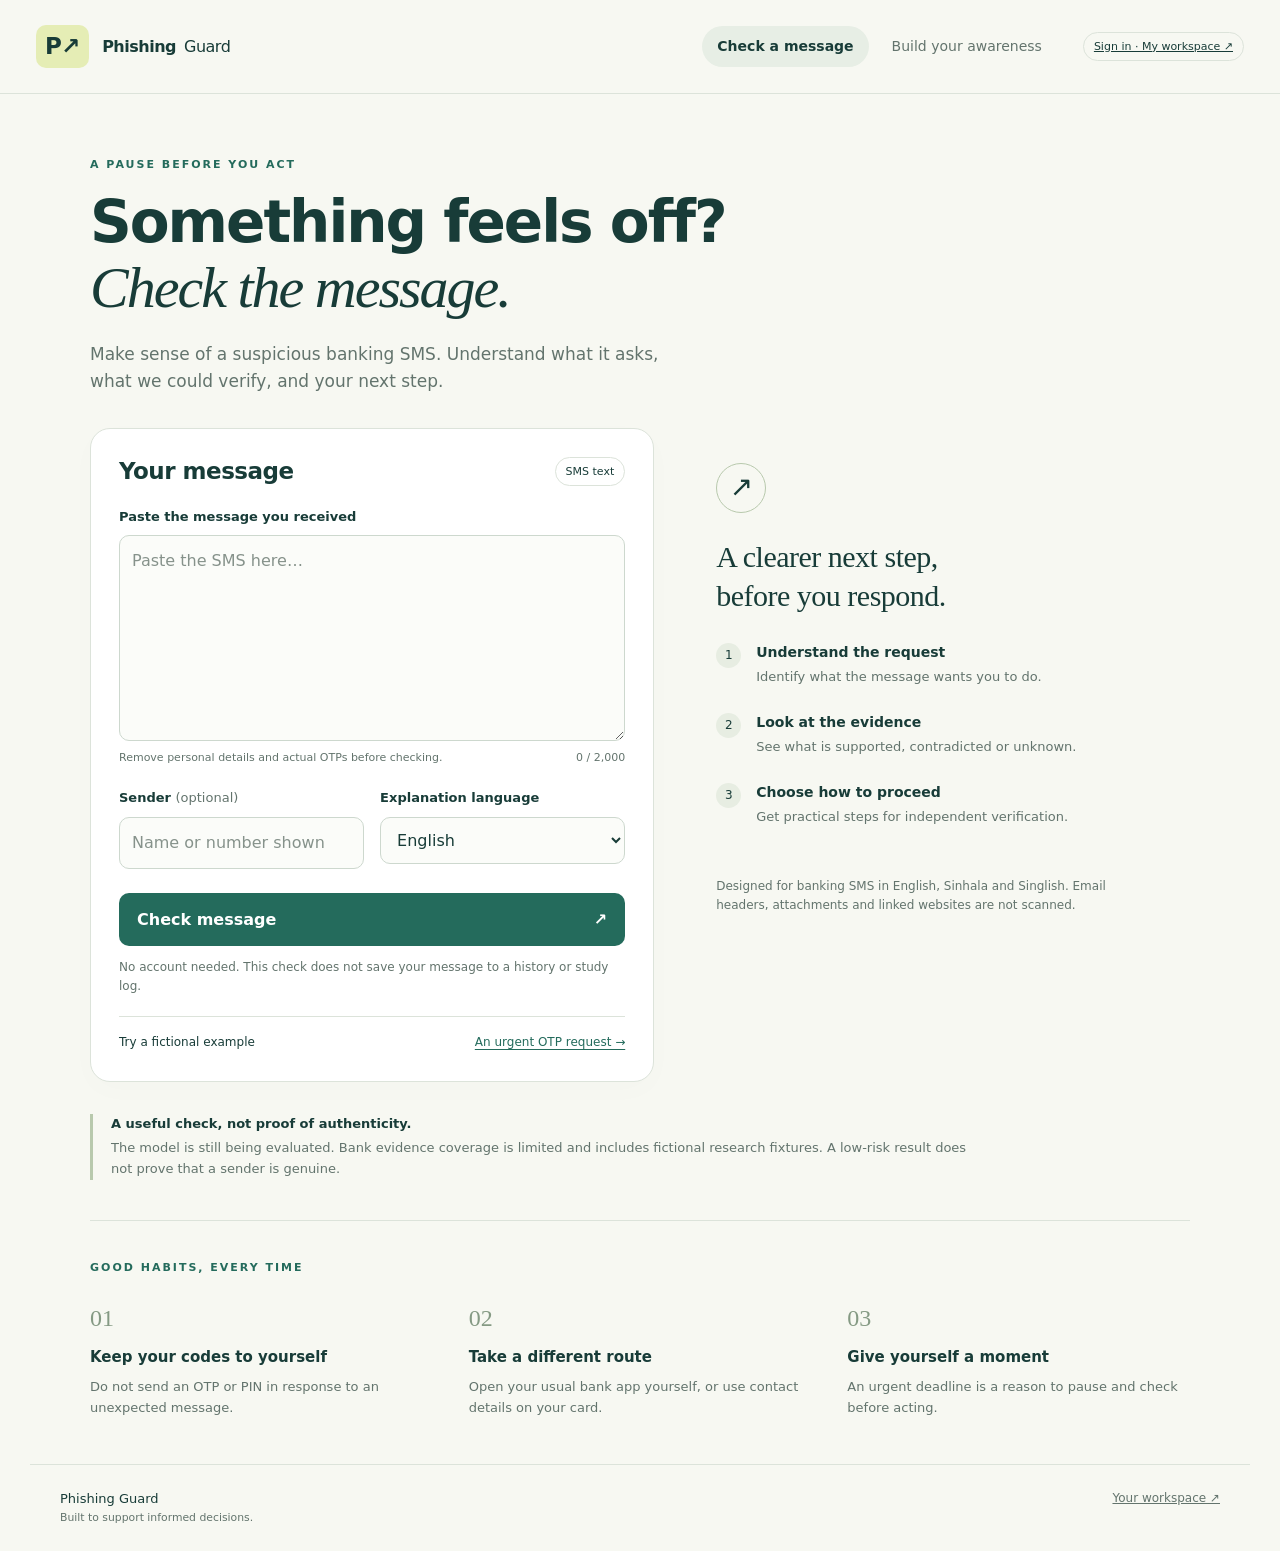
==== commit 4777975e: "Add Phishing Guard branding, research extensions and component guides" ====
--- a/warn/static/index.html
+++ b/warn/static/index.html
@@ -1,12 +1,12 @@
 <!doctype html>
-<html lang="en"><head><meta charset="utf-8"><meta name="viewport" content="width=device-width,initial-scale=1"><title>Verify-then-Warn — Check a suspicious SMS</title><link rel="stylesheet" href="product.css?v=public-2"></head>
-<body><header><a class="brand" href="/app/" aria-label="Verify then Warn home"><span class="logo">V↗</span> Verify<span class="brand-light">then Warn</span></a><nav aria-label="Main navigation"><button class="nav active" id="check-tab" aria-pressed="true">Check a message</button><button class="nav" id="learn-tab" aria-pressed="false">Build your awareness</button></nav><a class="beta" href="/app/workspace/">Sign in · My workspace ↗</a></header>
+<html lang="en"><head><meta charset="utf-8"><meta name="viewport" content="width=device-width,initial-scale=1"><title>Phishing Guard — Check a suspicious SMS</title><link rel="stylesheet" href="product.css?v=all-components-4"></head>
+<body><header><a class="brand" href="/app/" aria-label="Phishing Guard home"><span class="logo">P↗</span> Phishing<span class="brand-light"> Guard</span></a><nav aria-label="Main navigation"><button class="nav active" id="check-tab" aria-pressed="true">Check a message</button><button class="nav" id="learn-tab" aria-pressed="false">Build your awareness</button></nav><a class="beta" href="/app/workspace/">Sign in · My workspace ↗</a></header>
 <main><section id="checker"><div class="intro"><span class="eyebrow">A PAUSE BEFORE YOU ACT</span><h1>Something feels off?<br><em>Check the message.</em></h1><p>Make sense of a suspicious banking SMS. Understand what it asks, what we could verify, and your next step.</p></div>
 <div class="workspace"><form id="check-form" class="panel"><div class="panel-heading"><h2>Your message</h2><span class="tag">SMS text</span></div><label for="message">Paste the message you received</label><textarea id="message" maxlength="2000" rows="7" required placeholder="Paste the SMS here…" aria-describedby="privacy count"></textarea><div class="input-meta"><span id="privacy">Remove personal details and actual OTPs before checking.</span><span id="count">0 / 2,000</span></div><div class="fields"><div><label for="sender">Sender <span class="optional">(optional)</span></label><input id="sender" maxlength="40" placeholder="Name or number shown"></div><div><label for="language">Explanation language</label><select id="language"><option value="en">English</option><option value="si">සිංහල</option><option value="singlish">Singlish</option></select></div></div><button class="primary" id="submit" type="submit">Check message <span>↗</span></button><p class="small">No account needed. This check does not save your message to a history or study log.</p><div id="error" role="alert" hidden></div><div class="example-row"><span>Try a fictional example</span><button type="button" id="example">An urgent OTP request →</button></div></form>
 <aside id="empty" class="guide"><span class="line-icon">↗</span><h2>A clearer next step,<br>before you respond.</h2><ol><li><b>Understand the request</b><span>Identify what the message wants you to do.</span></li><li><b>Look at the evidence</b><span>See what is supported, contradicted or unknown.</span></li><li><b>Choose how to proceed</b><span>Get practical steps for independent verification.</span></li></ol><p class="small">Designed for banking SMS in English, Sinhala and Singlish. Email headers, attachments and linked websites are not scanned.</p></aside>
 <section id="result" class="panel result" aria-live="polite" aria-label="Message assessment" hidden></section></div>
-
+<section id="pipeline-report" class="pipeline-report" aria-live="polite" aria-label="Complete component outputs" hidden></section>
 <div class="scope"><b>A useful check, not proof of authenticity.</b><p>The model is still being evaluated. Bank evidence coverage is limited and includes fictional research fixtures. A low-risk result does not prove that a sender is genuine.</p></div></section>
 <section id="learn" hidden><div class="intro"><span class="eyebrow">BUILD YOUR AWARENESS</span><h1>Practice the pause.<br><em>Spot the next warning sign.</em></h1><p>Four short, fictional scenarios. Make your own decision and learn why it matters. No sign-up, tracking or saved score.</p></div><div class="panel practice" id="practice"></div><p class="small practice-note">This is a learning exercise, not a validated assessment of your ability or a research participant session.</p></section>
 <section class="how"><span class="eyebrow">GOOD HABITS, EVERY TIME</span><div class="habits"><article><span>01</span><h3>Keep your codes to yourself</h3><p>Do not send an OTP or PIN in response to an unexpected message.</p></article><article><span>02</span><h3>Take a different route</h3><p>Open your usual bank app yourself, or use contact details on your card.</p></article><article><span>03</span><h3>Give yourself a moment</h3><p>An urgent deadline is a reason to pause and check before acting.</p></article></div></section></main>
-<footer><span>Verify then Warn <small>Built to support informed decisions.</small></span><a href="/app/workspace/">Your workspace ↗</a></footer><script src="product.js?v=public-2"></script></body></html>
+<footer><span>Phishing Guard <small>Built to support informed decisions.</small></span><a href="/app/workspace/">Your workspace ↗</a></footer><script src="product.js?v=all-components-4"></script><script src="/app/analysis.js?v=all-components-4"></script></body></html>
--- a/warn/static/product.css
+++ b/warn/static/product.css
@@ -1,3 +1,5 @@
 :root{--ink:#183c38;--muted:#63746d;--green:#246b5c;--line:#dce3da;--paper:#f7f8f2;--lime:#e5edb5}*{box-sizing:border-box}[hidden]{display:none!important}body{margin:0;background:var(--paper);color:var(--ink);font:16px/1.6 system-ui,sans-serif}button,input,textarea,select{font:inherit}button,a,input,textarea,select{-webkit-tap-highlight-color:transparent}button{cursor:pointer}button:disabled{cursor:wait;opacity:.65}a{color:inherit}header{max-width:1280px;margin:auto;padding:25px 36px;display:flex;align-items:center;gap:26px;border-bottom:1px solid var(--line)}.brand{display:flex;gap:8px;align-items:center;font-weight:750;text-decoration:none;letter-spacing:-.5px}.brand-light{font-weight:400}.logo{background:var(--lime);padding:3px 9px;border-radius:10px;font-size:23px;margin-right:5px}nav{display:flex;gap:8px;margin-left:auto}.nav{border:0;background:transparent;color:var(--muted);padding:9px 15px;border-radius:30px;font-size:14px}.nav.active{background:#e7eee5;color:var(--ink);font-weight:650}.beta,.tag{font-size:11px;border:1px solid var(--line);border-radius:30px;padding:5px 10px;white-space:nowrap}main{max-width:1160px;margin:auto;padding:0 30px}.intro{padding:56px 0 32px;max-width:700px}.eyebrow{font-size:11px;font-weight:750;letter-spacing:2px;color:var(--green)}h1{font-size:clamp(36px,4.6vw,58px);line-height:1.12;letter-spacing:-2px;font-weight:550;margin:15px 0 20px}h1 em{font-family:Georgia,serif;font-weight:400}p{color:var(--muted)}.intro p{max-width:590px;font-size:17px;margin-bottom:0}.workspace{display:grid;grid-template-columns:1.12fr 1fr;gap:32px;align-items:start}.panel{background:#fff;border:1px solid var(--line);border-radius:20px;padding:28px;box-shadow:0 8px 30px #183c3804}.panel-heading{display:flex;align-items:center;justify-content:space-between;margin-bottom:20px}h2{font-size:23px;line-height:1.3;margin:0 0 15px;letter-spacing:-.5px}.panel-heading h2{margin:0}label{display:block;font-size:13px;font-weight:650;margin:0 0 8px}textarea,input,select{display:block;width:100%;background:#fbfcf9;border:1px solid #cdd8ce;border-radius:10px;padding:12px;color:var(--ink)}textarea{resize:vertical;min-height:160px;line-height:1.6}textarea::placeholder,input::placeholder{color:#86928b}.input-meta{display:flex;justify-content:space-between;gap:14px;font-size:11px;color:var(--muted);margin:8px 0 22px}#count{white-space:nowrap}.fields{display:grid;grid-template-columns:1fr 1fr;gap:16px;margin-bottom:24px}.optional{font-weight:400;color:var(--muted)}.primary{display:flex;justify-content:space-between;align-items:center;width:100%;padding:14px 18px;border:0;border-radius:10px;background:var(--green);color:white;font-weight:650}.primary:hover{background:#185345}.small{font-size:12px;line-height:1.6}.example-row{border-top:1px solid var(--line);margin-top:20px;padding-top:16px;font-size:12px;display:flex;justify-content:space-between;gap:10px;flex-wrap:wrap}.example-row button,.text-button{border:0;padding:0;background:none;color:var(--green);font-size:12px;text-decoration:underline;text-underline-offset:3px}.guide{padding:35px 30px}.line-icon{display:inline-grid;place-items:center;width:50px;height:50px;border:1px solid #b8c9ad;border-radius:50%;font-size:28px;margin-bottom:24px}.guide h2{font-family:Georgia,serif;font-size:30px;font-weight:400}.guide ol{list-style:none;counter-reset:steps;padding:0;margin:26px 0}.guide li{position:relative;padding:0 0 22px 40px;counter-increment:steps}.guide li:before{content:counter(steps);position:absolute;left:0;top:2px;width:25px;height:25px;background:#e7ede2;border-radius:50%;text-align:center;font-size:12px;line-height:25px}.guide li b{display:block;font-size:14px}.guide li span{font-size:13px;color:var(--muted)}.scope{border-left:3px solid #b8c9ad;margin:32px 0;padding:0 18px;font-size:13px;max-width:900px}.scope p{margin:4px 0}.how{border-top:1px solid var(--line);padding:32px 0 45px;margin-top:40px}.habits{display:grid;grid-template-columns:repeat(3,1fr);gap:36px;margin-top:20px}.habits article>span{font-family:Georgia,serif;color:#859a84;font-size:24px}.habits h3{font-size:15px;margin:8px 0}.habits p{font-size:13px;margin:0}footer{max-width:1220px;padding:24px 30px;margin:auto;border-top:1px solid var(--line);display:flex;justify-content:space-between;font-size:13px}footer small{display:block;color:var(--muted)}footer a{color:var(--muted);font-size:12px}.result h2{font-size:27px;margin-top:12px}.status{font-size:11px;text-transform:uppercase;letter-spacing:1px;font-weight:700}.verdict{border-radius:12px;background:#fff2e5;padding:20px;margin-bottom:22px}.verdict.low{background:#eef2e9}.verdict.uncertain{background:#fff6dc}.verdict p{margin-bottom:0;color:#4e5c54;font-size:14px}.result h3{font-size:14px;margin:20px 0 8px}.result ul,.result ol{padding-left:20px;font-size:14px}.result li{margin:8px 0}.fact{padding:12px 0;border-bottom:1px solid var(--line);font-size:13px;overflow-wrap:anywhere}.fact small{display:block;color:var(--muted)}.fact b{font-size:11px;text-transform:uppercase;display:block;color:var(--green)}.fact.fail b{color:#9d442c}.fact.unknown b{color:#806516}.result details{margin:18px 0;font-size:13px}.result summary{cursor:pointer;font-weight:650}.result blockquote{border-left:3px solid var(--line);margin:12px 0;padding-left:12px;white-space:pre-wrap;overflow-wrap:anywhere}.result .notice,#error{background:#fff5df;border-radius:8px;padding:12px;font-size:12px}#error{margin-top:14px;color:#7e3f28}.practice{max-width:720px;margin-bottom:20px}.practice blockquote{font-size:22px;font-family:Georgia,serif;margin:25px 0}.options{display:grid;gap:10px}.options button,.secondary{padding:14px;border:1px solid var(--line);background:#f7f9f3;border-radius:10px;color:var(--ink);text-align:left}.options button:hover{border-color:var(--green)}.practice-note{max-width:650px}.feedback{background:#eef3e8;padding:18px;margin:20px 0;border-radius:12px}.feedback h3{margin:0}.feedback p{margin-bottom:0}:focus-visible{outline:3px solid #8ca643;outline-offset:3px}@media(max-width:800px){header{padding:18px 20px;flex-wrap:wrap;gap:12px}.beta{margin-left:auto}nav{order:3;width:100%;margin:0}.nav{flex:1}.workspace{grid-template-columns:1fr}.guide{padding:15px}.intro{padding-top:35px}.habits{grid-template-columns:1fr;gap:25px}main{padding:0 20px}.panel{padding:22px}.fields{grid-template-columns:1fr}.brand{font-size:14px}.intro p{font-size:15px}footer{gap:20px}.workspace{gap:20px}h1{letter-spacing:-1.3px}}
 .pipeline-report{margin-top:40px}.research-heading{display:flex;justify-content:space-between;align-items:center;gap:20px}.research-heading h2{font-size:32px;margin:10px 0}.research-heading p{margin-top:0}.pipeline-nav{display:flex;margin:20px 0;gap:12px;flex-wrap:wrap}.pipeline-nav a{flex:1;padding:16px;background:#e7eee5;border:1px solid var(--line);border-radius:12px;text-decoration:none;font-size:13px;font-weight:650;min-width:200px}.research-component{background:white;border:1px solid var(--line);border-radius:20px;padding:30px;margin:24px 0;scroll-margin-top:20px}.component-title{display:flex;align-items:center;gap:18px;border-bottom:1px solid var(--line);padding-bottom:22px;margin-bottom:22px}.component-title h2{margin:6px 0 0;font-size:25px}.component-title>.tag{margin-left:auto}.component-number{font:32px Georgia,serif;color:var(--green);padding:10px;background:#eef3df;border-radius:12px}.research-columns{display:grid;grid-template-columns:1fr 1fr;gap:32px}.research-component h3{font-size:18px;margin:24px 0 12px}.research-component h4{font-size:14px;margin-bottom:10px}.research-component p,.research-component li{font-size:14px}.research-kv{display:grid;grid-template-columns:minmax(130px,.9fr) minmax(0,1.1fr);gap:8px 18px;font-size:13px}.research-kv dt{color:var(--muted)}.research-kv dd{margin:0;overflow-wrap:anywhere;font-weight:550}.research-chip{display:inline-block;border:1px solid var(--line);border-radius:7px;background:#f7f9f2;padding:4px 9px;margin:3px 2px;font-size:12px}.research-table{overflow-x:auto;margin:14px 0}.research-table table{width:100%;border-collapse:collapse;font-size:13px;text-align:left}.research-table th{background:#f1f5eb;font-size:11px;text-transform:uppercase;letter-spacing:.4px}.research-table td,.research-table th{padding:12px;border-bottom:1px solid var(--line);vertical-align:top;overflow-wrap:anywhere}.formula,.message-trace{background:#f4f7ef;padding:16px;border-left:3px solid #a4b787;margin:16px 0;white-space:pre-wrap;overflow-wrap:anywhere}.research-fact{padding:18px;border:1px solid var(--line);border-radius:12px;margin:12px 0}.research-fact strong{font-size:13px}.research-fact p{margin:6px 0}.risk-path{display:grid;grid-template-columns:repeat(6,1fr);gap:8px}.risk-path div{background:#edf2e7;border-radius:10px;padding:14px 10px}.risk-path small{display:block;font-size:11px;color:var(--muted)}.risk-path b{font-size:18px}.generated-warning{background:#fff3df;border-left:4px solid #b88b3b;padding:22px;border-radius:10px}.research-component .notice{background:#f8f2e3;padding:15px;border-radius:10px}.research-heading .secondary{white-space:nowrap}@media(max-width:800px){.research-columns{grid-template-columns:1fr}.research-heading{align-items:start;flex-direction:column}.component-title{flex-wrap:wrap}.component-title>.tag{margin-left:0}.research-component{padding:20px}.risk-path{grid-template-columns:repeat(2,1fr)}.research-kv{grid-template-columns:1fr 1fr}.component-title h2{font-size:23px}}
 .research-summary{display:grid;grid-template-columns:repeat(3,minmax(0,1fr));gap:10px;margin:18px 0}.research-summary div{padding:10px;background:#f1f5ec;border-radius:9px;overflow-wrap:anywhere}.research-summary small{font-size:10px;display:block;color:var(--muted)}.research-summary b{font-size:16px}.result-links{display:flex;flex-wrap:wrap;margin:10px 0 20px;gap:8px}.result-links a{font-size:11px;border-bottom:1px solid #9bae93;text-decoration:none;color:var(--green)}
+
+.research-component{scroll-margin-top:25px;}
